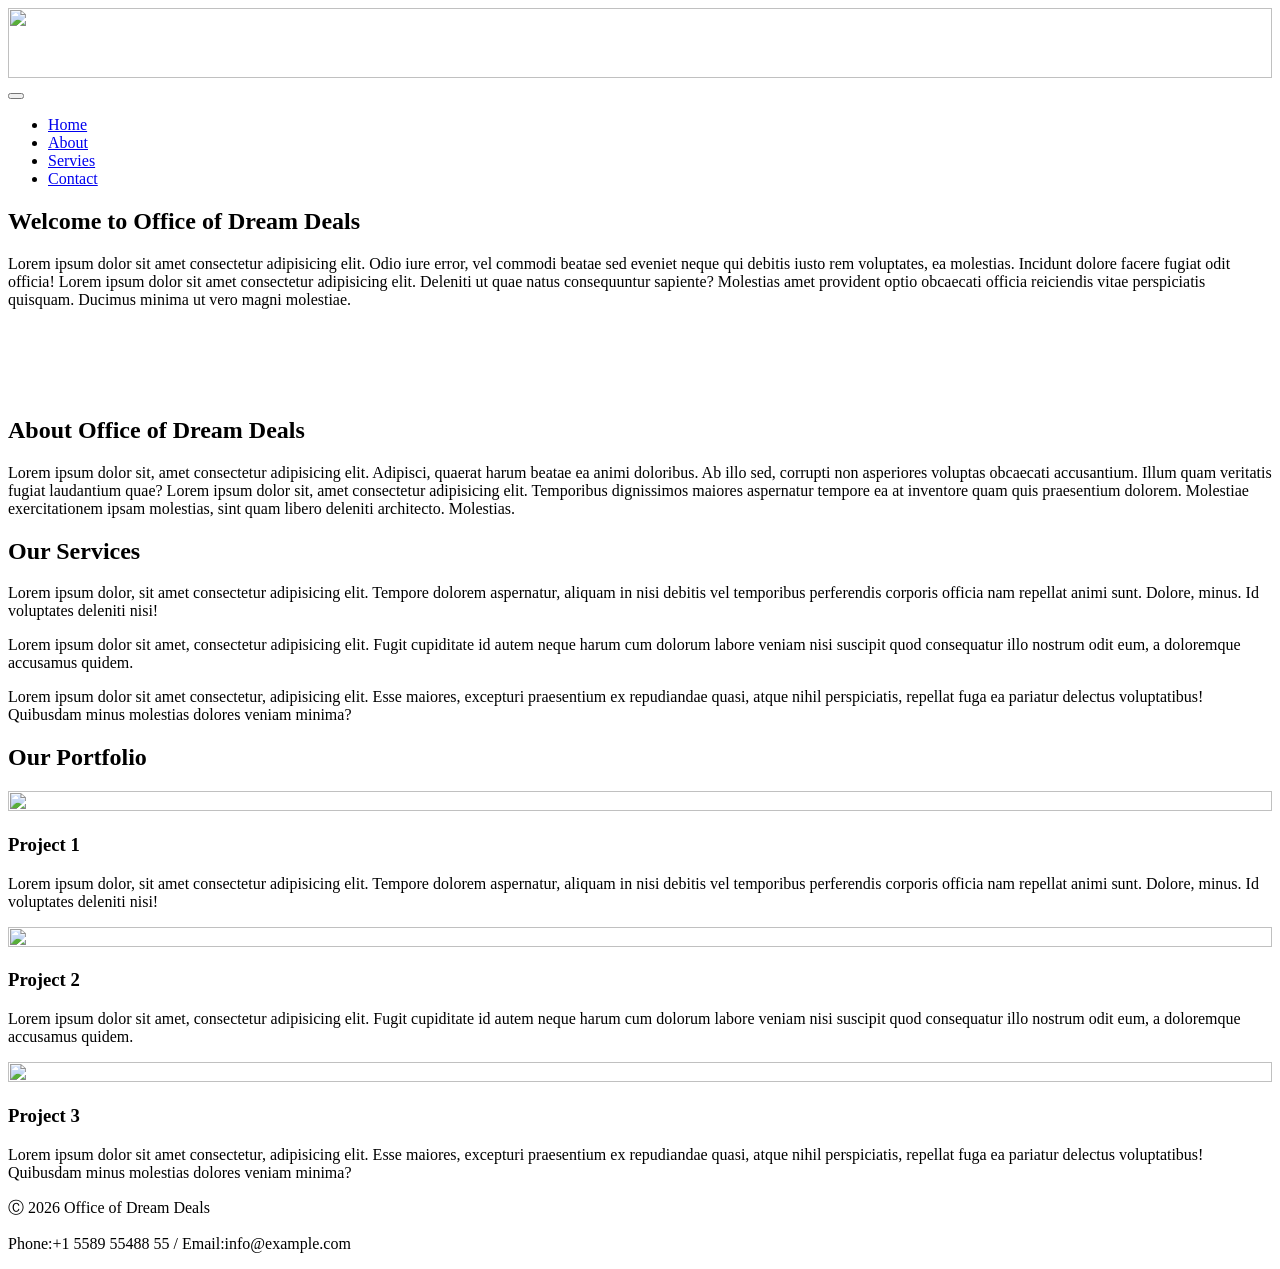
==== index.html @ f56cdf64 "DOne" ====
<!DOCTYPE html>
<html lang="en">
<head>
    <meta charset="UTF-8">
    <meta name="viewport" content="width=device-width, initial-scale=1.0">
    <title>Office of Dream Deals</title>
    <link rel="icon" href="img/icons8-home-16.png" type="image/icon type">
    <link rel="stylesheet" href="css/style.css">
    <link rel="stylesheet" href="css/bootstrap-5.2.3-dist/css/bootstrap.min.css">
    <script src="css/bootstrap-5.2.3-dist/js/bootstrap.min.js"></script>
    <link rel="stylesheet" href="css/fontawesome-free-6.2.0-web/css/all.min.css">
</head>
<body>
  <section class="navbar1  justify-content-center align-items-center sticky-top ">
    <nav class="navbar navbar-expand-sm shadow-lg navbar-light bg-light">
      <a class="navbar-brand ml-5" href="index.html"><img src="img/icons8-home.gif" class="rounded-circle" alt="" width="100%" height="70px"></a>
      <button class="navbar-toggler" type="button" data-bs-toggle="collapse" data-bs-target="#navbar" aria-controls="navbar AItMartup">
        <span class="navbar-toggler-icon"></span>
      </button>
      <div class="collapse navbar-collapse" id="navbar">
        <ul class="navbar-nav">
            <li class="nav-item">
                <a class="nav-link" href="index.html">Home</a>
            </li>
            <li class="nav-item">
                <a class="nav-link" href="About.html">About</a>
            </li>
            <li class="nav-item">
                <a class="nav-link" href="Services.html">Servies</a>
            </li>
            <li class="nav-item">
                <a class="nav-link" href="Contact.html">Contact</a>
            </li>
        </ul>
      </div>
      </nav>
  </section>
  <section class="crose text-center">
    <div class="container my-5">
      <div class="header">
        <h1 class="display-5 fw-normal">Welcome to Office of Dream Deals</h1>
      </div>
      <p>
        Lorem ipsum dolor sit amet consectetur adipisicing elit. Odio iure error,
        vel commodi beatae sed eveniet neque qui debitis iusto rem voluptates,
        ea molestias. Incidunt dolore facere fugiat odit officia! Lorem ipsum dolor sit
        amet consectetur adipisicing elit. Deleniti ut quae natus consequuntur sapiente?
        Molestias amet provident optio obcaecati officia reiciendis vitae perspiciatis quisquam.
        Ducimus minima ut vero magni molestiae.
      </p>
      <div class="usel slide carousel-slide" id="d" data-ride="carousel">
        <div id="d" class="carousel-slide" data-bs-ride="carousel">    
          <div class="carousel-inner">
            <div class="carousel-item active" data-bs-interval="2000">
              <img class="d-block w-100" src="img/pexels-photo-106399.jpeg" alt="">
            </div>
            <div class="carousel-item" data-bs-interval="2000">
              <img class="d-block w-100"  src="img/istockphoto-1026205392-1024x1024.jpg" alt="">
            </div>
            <div class="carousel-item" data-bs-interval="2000">
              <img class="d-block w-100" src="img/pexels-photo-106399.jpeg" alt="">
            </div>
            <div class="carousel-item" data-bs-interval="2000">
              <img class="d-block w-100" src="img/large-home-residential-house-architecture-53610.jpeg" alt="">
            </div>
          </div>
        </div>
      </div>
    </div>
  </section>
  <section class="crose text-center">
    <div class="container my-5">
      <div class="header">
        <h1 class="display-5 fw-normal">About Office of Dream Deals</h1>
      </div>
        <p>
          Lorem ipsum dolor sit, amet consectetur adipisicing elit. Adipisci, quaerat harum beatae ea animi doloribus. Ab illo sed,
          corrupti non asperiores voluptas obcaecati accusantium. Illum quam veritatis fugiat laudantium 
          quae? Lorem ipsum dolor sit, amet consectetur adipisicing elit. Temporibus dignissimos maiores
          aspernatur tempore ea at inventore quam quis praesentium dolorem.
          Molestiae exercitationem ipsam molestias, sint quam libero deleniti architecto. Molestias.
        </p>
    </div>
  </section>
  <section class="crose text-center">
       <div class="album py-5">
          <div class="container">
            <h1 class="header">Our Services</h1> 
             <div class="row row-cols-1 row-cols-sm-2 row-cols-md-3 g-3">
              <div class="col-lg-4 col-md-6">
               <div class="card shadow-sm">
                 <div class="card-header">
                  <i class="fa fa-clock"></i>
                 </div>
                <div class="card-body">
            <p>Lorem ipsum dolor, sit amet consectetur adipisicing elit. Tempore dolorem aspernatur, aliquam in nisi debitis vel temporibus perferendis corporis officia nam repellat animi sunt. Dolore, minus. Id voluptates deleniti nisi!</p>
          </div>
        </div>
      </div>
      <div class="col-lg-4 col-md-6">
        <div class="card">
          <div class="card-header">
            <i class="fa fa-home"></i>
          </div>
          <div class="card-body">
            <p>Lorem ipsum dolor sit amet, consectetur adipisicing elit. Fugit cupiditate id autem neque harum cum dolorum labore veniam nisi suscipit quod consequatur illo nostrum odit eum, a doloremque accusamus quidem.</p>
          </div>
        </div>
      </div>
      <div class="col-lg-4 col-md-12">
        <div class="card"> 
          <div class="card-header">
            <i class="fa fa-binoculars"></i>  
          </div>
          <div class="card-body">
            <p>Lorem ipsum dolor sit amet consectetur, adipisicing elit. Esse maiores, excepturi praesentium ex repudiandae quasi, atque nihil perspiciatis, repellat fuga ea pariatur delectus voluptatibus! Quibusdam minus molestias dolores veniam minima?</p>
           </div>
          </div>
         </div>
        </div>
       </div>
      </div>
  </section>

  <section class="crose text-center">
    <div class="album py-5">
      <div class="container">
        <h1 class="header">Our Portfolio</h1> 
        <div class="row row-cols-1 row-cols-sm-2 row-cols-md-3 g-3">
          <div class="col-lg-4 col-md-6 card-scale">
            <div class="card shadow-sm">
              <img src="img/pexels-photo-1396132.jpeg" alt="" width="100%" height="100%">
              <div class="card-header">
                <h3>Project 1</h3>
              </div>
              <div class="card-body">
                <p>Lorem ipsum dolor, sit amet consectetur adipisicing elit. Tempore dolorem aspernatur, aliquam in nisi debitis vel temporibus perferendis corporis officia nam repellat animi sunt. Dolore, minus. Id voluptates deleniti nisi!</p>
              </div>
            </div>
          </div>
          <div class="col-lg-4 col-md-6 card-scale">
            <div class="card">
              <img src="img/pexels-photo-259588.jpeg" alt="" width="100%" height="100%">
              <div class="card-header">
                <h3>Project 2</h3>
              </div>
              <div class="card-body">
                <p>Lorem ipsum dolor sit amet, consectetur adipisicing elit. Fugit cupiditate id autem neque harum cum dolorum labore veniam nisi suscipit quod consequatur illo nostrum odit eum, a doloremque accusamus quidem.</p>
              </div>
            </div>
          </div>
          <div class="col-lg-4 col-md-12 card-scale">
            <div class="card">  
              <img src="img/pexels-photo-3555615.jpeg" alt="" width="100%" height="100%">
              <div class="card-header">
                <h3>Project 3</h3>
              </div>
              <div class="card-body">
                <p>Lorem ipsum dolor sit amet consectetur, adipisicing elit. Esse maiores, excepturi praesentium ex repudiandae quasi, atque nihil perspiciatis, repellat fuga ea pariatur delectus voluptatibus! Quibusdam minus molestias dolores veniam minima?</p>
              </div>
            </div>
          </div>
        </div>
      </div>
    </div>
  </section>

    <footer class="crose text-center">
      <div class="album py-5 footer-light bg-light" >
        <p>&#9400 2026 Office of Dream Deals</p>
        <p>Phone:+1 5589 55488 55 / Email:info@example.com</p>
      </div> 
    </footer>
      
</body>
</html>
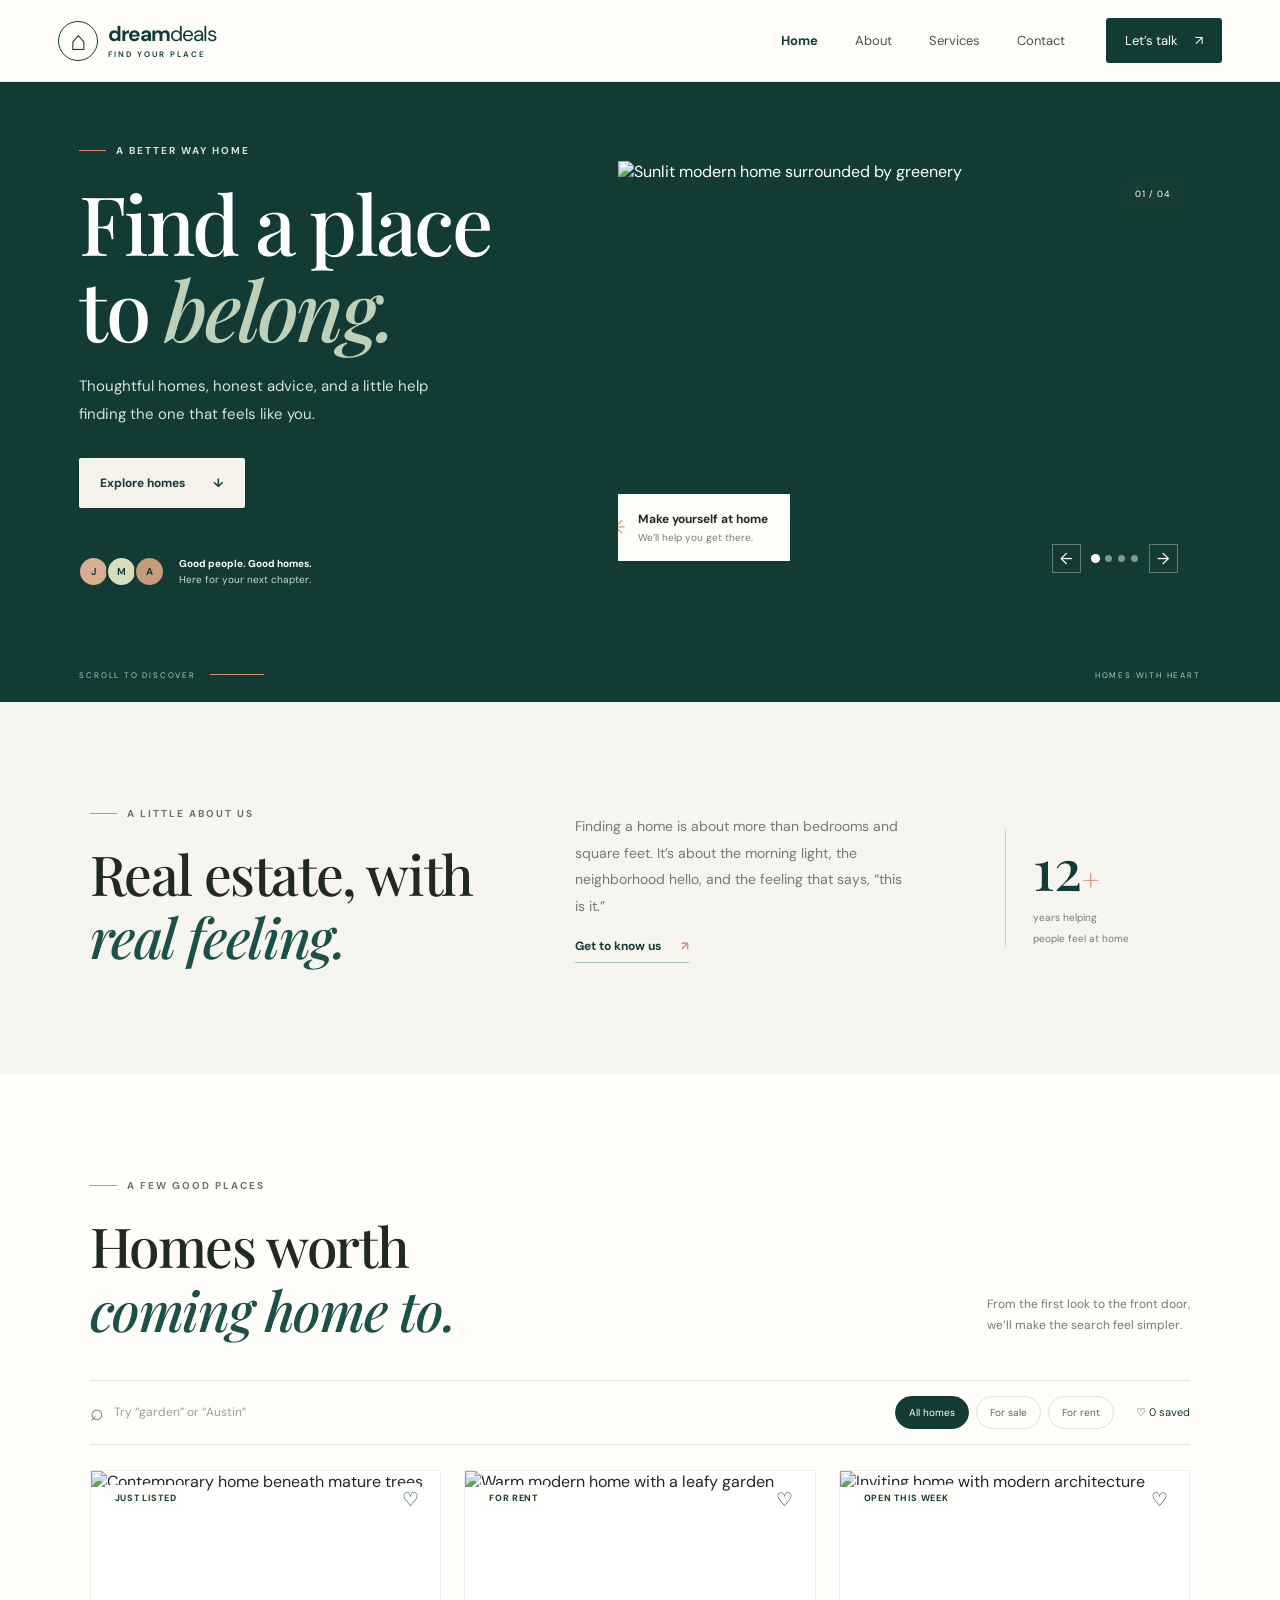
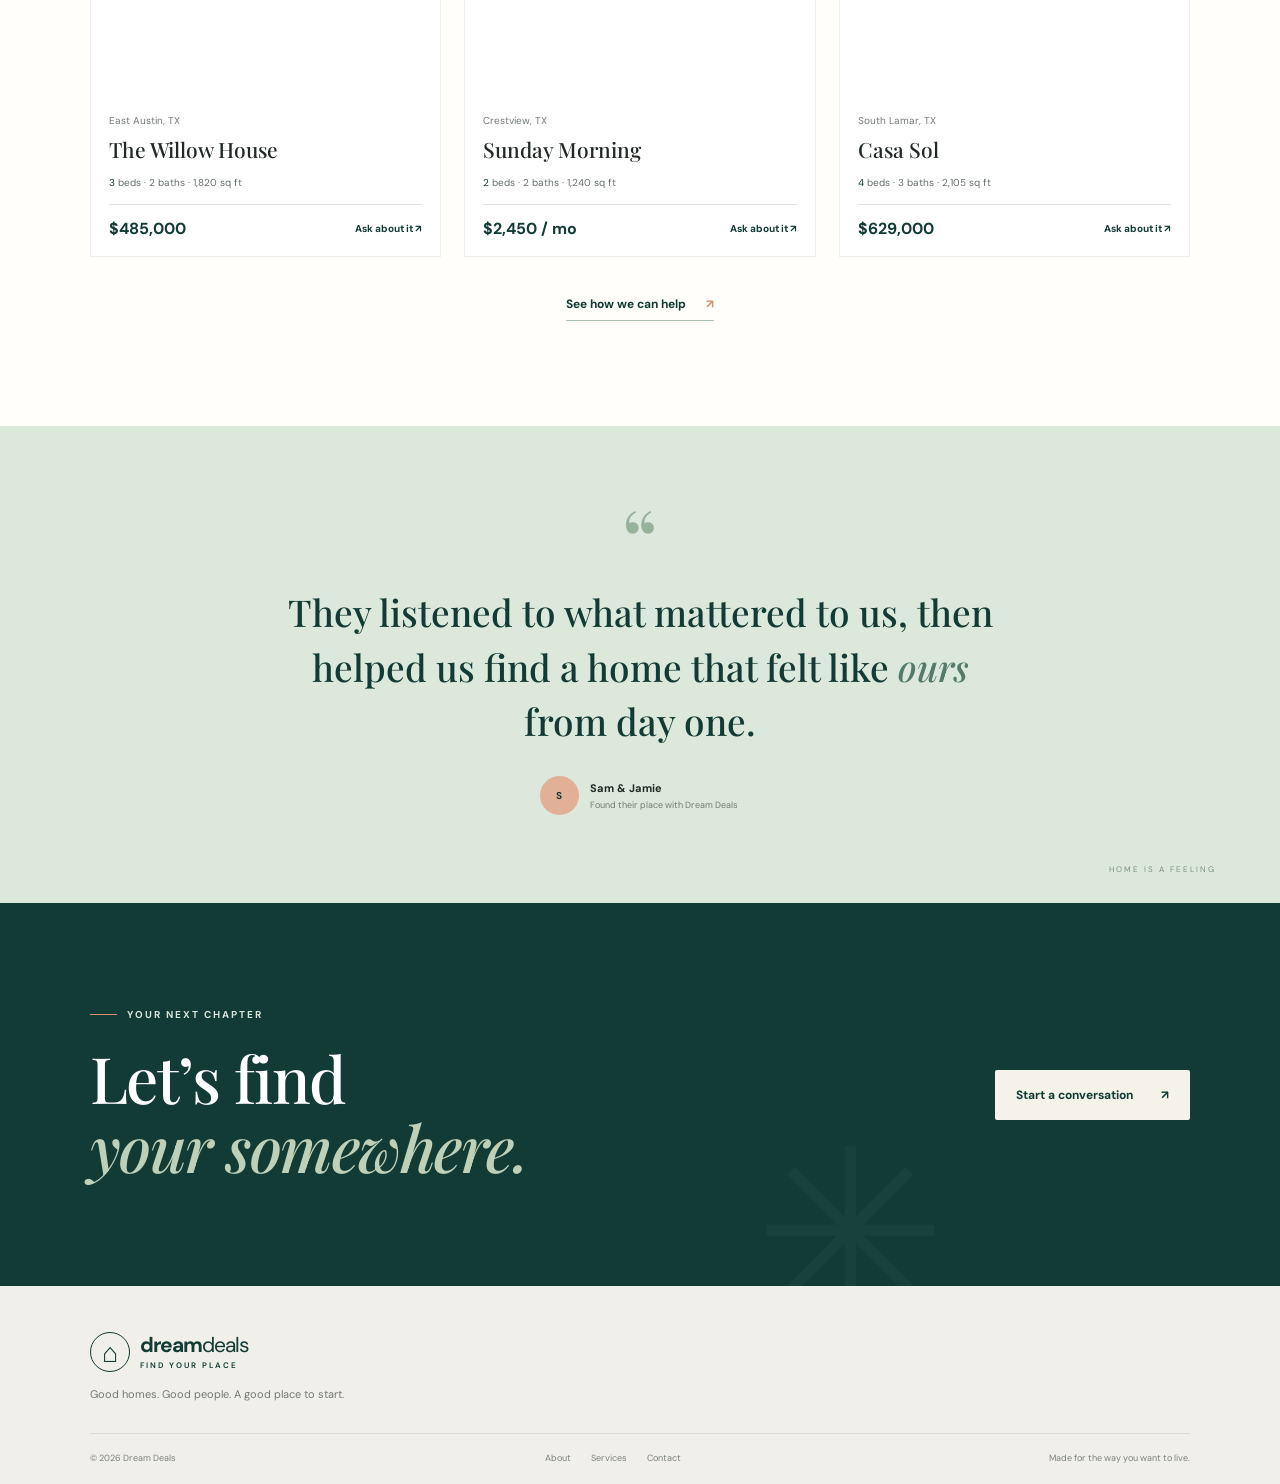
==== commit 84661022: "frist commit" ====
--- a/index.html
+++ b/index.html
@@ -1,178 +1,108 @@
-<!DOCTYPE html>
+<!doctype html>
 <html lang="en">
+
 <head>
-    <meta charset="UTF-8">
-    <meta name="viewport" content="width=device-width, initial-scale=1.0">
-    <title>Office of Dream Deals</title>
-    <link rel="icon" href="img/icons8-home-16.png" type="image/icon type">
-    <link rel="stylesheet" href="css/style.css">
-    <link rel="stylesheet" href="css/bootstrap-5.2.3-dist/css/bootstrap.min.css">
-    <script src="css/bootstrap-5.2.3-dist/js/bootstrap.min.js"></script>
-    <link rel="stylesheet" href="css/fontawesome-free-6.2.0-web/css/all.min.css">
+  <meta charset="utf-8">
+  <meta name="viewport" content="width=device-width, initial-scale=1">
+  <meta name="theme-color" content="#123b36">
+  <meta name="description"
+    content="Find a place that feels like yours with Dream Deals, your thoughtful real estate partner.">
+  <title>Dream Deals | Find your place</title>
+  <link rel="icon" href="img/icons8-home-16.png">
+  <link rel="stylesheet" href="css/style.css">
+  <script src="js/app.js" defer></script>
 </head>
+
 <body>
-  <section class="navbar1  justify-content-center align-items-center sticky-top ">
-    <nav class="navbar navbar-expand-sm shadow-lg navbar-light bg-light">
-      <a class="navbar-brand ml-5" href="index.html"><img src="img/icons8-home.gif" class="rounded-circle" alt="" width="100%" height="70px"></a>
-      <button class="navbar-toggler" type="button" data-bs-toggle="collapse" data-bs-target="#navbar" aria-controls="navbar AItMartup">
-        <span class="navbar-toggler-icon"></span>
-      </button>
-      <div class="collapse navbar-collapse" id="navbar">
-        <ul class="navbar-nav">
-            <li class="nav-item">
-                <a class="nav-link" href="index.html">Home</a>
-            </li>
-            <li class="nav-item">
-                <a class="nav-link" href="About.html">About</a>
-            </li>
-            <li class="nav-item">
-                <a class="nav-link" href="Services.html">Servies</a>
-            </li>
-            <li class="nav-item">
-                <a class="nav-link" href="Contact.html">Contact</a>
-            </li>
-        </ul>
-      </div>
-      </nav>
-  </section>
-  <section class="crose text-center">
-    <div class="container my-5">
-      <div class="header">
-        <h1 class="display-5 fw-normal">Welcome to Office of Dream Deals</h1>
-      </div>
-      <p>
-        Lorem ipsum dolor sit amet consectetur adipisicing elit. Odio iure error,
-        vel commodi beatae sed eveniet neque qui debitis iusto rem voluptates,
-        ea molestias. Incidunt dolore facere fugiat odit officia! Lorem ipsum dolor sit
-        amet consectetur adipisicing elit. Deleniti ut quae natus consequuntur sapiente?
-        Molestias amet provident optio obcaecati officia reiciendis vitae perspiciatis quisquam.
-        Ducimus minima ut vero magni molestiae.
-      </p>
-      <div class="usel slide carousel-slide" id="d" data-ride="carousel">
-        <div id="d" class="carousel-slide" data-bs-ride="carousel">    
-          <div class="carousel-inner">
-            <div class="carousel-item active" data-bs-interval="2000">
-              <img class="d-block w-100" src="img/pexels-photo-106399.jpeg" alt="">
-            </div>
-            <div class="carousel-item" data-bs-interval="2000">
-              <img class="d-block w-100"  src="img/istockphoto-1026205392-1024x1024.jpg" alt="">
-            </div>
-            <div class="carousel-item" data-bs-interval="2000">
-              <img class="d-block w-100" src="img/pexels-photo-106399.jpeg" alt="">
-            </div>
-            <div class="carousel-item" data-bs-interval="2000">
-              <img class="d-block w-100" src="img/large-home-residential-house-architecture-53610.jpeg" alt="">
-            </div>
-          </div>
+  <header class="site-header">
+    <div class="nav-wrap"><a class="brand" href="index.html" aria-label="Dream Deals home"><span
+          class="brand-mark">⌂</span><span>dream<span class="brand-light">deals</span><small>FIND YOUR
+            PLACE</small></span></a><button class="menu-toggle" aria-label="Open navigation"
+        aria-expanded="false"><span></span><span></span></button>
+      <nav class="site-nav"><a class="active" href="index.html">Home</a><a href="About.html">About</a><a
+          href="Services.html">Services</a><a href="Contact.html">Contact</a><a class="nav-cta"
+          href="Contact.html">Let’s talk <span>↗</span></a></nav>
+    </div>
+  </header>
+  <main>
+    <section class="hero">
+      <div class="hero-copy">
+        <p class="eyebrow"><span class="eyebrow-line"></span> A BETTER WAY HOME</p>
+        <h1>Find a place<br>to <em>belong.</em></h1>
+        <p class="hero-intro">Thoughtful homes, honest advice, and a little help finding the one that feels like you.
+        </p><a href="#homes" class="button button-light">Explore homes <span>↓</span></a>
+        <div class="hero-proof">
+          <div class="proof-avatars"><span>J</span><span>M</span><span>A</span></div>
+          <p><strong>Good people. Good homes.</strong><br>Here for your next chapter.</p>
         </div>
       </div>
-    </div>
-  </section>
-  <section class="crose text-center">
-    <div class="container my-5">
-      <div class="header">
-        <h1 class="display-5 fw-normal">About Office of Dream Deals</h1>
-      </div>
-        <p>
-          Lorem ipsum dolor sit, amet consectetur adipisicing elit. Adipisci, quaerat harum beatae ea animi doloribus. Ab illo sed,
-          corrupti non asperiores voluptas obcaecati accusantium. Illum quam veritatis fugiat laudantium 
-          quae? Lorem ipsum dolor sit, amet consectetur adipisicing elit. Temporibus dignissimos maiores
-          aspernatur tempore ea at inventore quam quis praesentium dolorem.
-          Molestiae exercitationem ipsam molestias, sint quam libero deleniti architecto. Molestias.
-        </p>
-    </div>
-  </section>
-  <section class="crose text-center">
-       <div class="album py-5">
-          <div class="container">
-            <h1 class="header">Our Services</h1> 
-             <div class="row row-cols-1 row-cols-sm-2 row-cols-md-3 g-3">
-              <div class="col-lg-4 col-md-6">
-               <div class="card shadow-sm">
-                 <div class="card-header">
-                  <i class="fa fa-clock"></i>
-                 </div>
-                <div class="card-body">
-            <p>Lorem ipsum dolor, sit amet consectetur adipisicing elit. Tempore dolorem aspernatur, aliquam in nisi debitis vel temporibus perferendis corporis officia nam repellat animi sunt. Dolore, minus. Id voluptates deleniti nisi!</p>
-          </div>
+      <div class="hero-photo" id="hero-slider" aria-label="Featured homes"><img class="hero-slide-image" src="img/pexels-photo-106399.jpeg" alt="Sunlit modern home surrounded by greenery">
+        <div class="photo-note"><span class="note-icon">✳</span><span><strong>Make yourself at home</strong><small>We’ll
+              help you get there.</small></span></div><span class="hero-index">01 — 04</span>
+        <div class="slider-controls" aria-label="Hero image controls">
+          <button class="slider-arrow slider-previous" type="button" aria-label="Previous home">&#8592;</button>
+          <div class="slider-dots" role="group" aria-label="Choose a featured home"></div>
+          <button class="slider-arrow slider-next" type="button" aria-label="Next home">&#8594;</button>
         </div>
       </div>
-      <div class="col-lg-4 col-md-6">
-        <div class="card">
-          <div class="card-header">
-            <i class="fa fa-home"></i>
-          </div>
-          <div class="card-body">
-            <p>Lorem ipsum dolor sit amet, consectetur adipisicing elit. Fugit cupiditate id autem neque harum cum dolorum labore veniam nisi suscipit quod consequatur illo nostrum odit eum, a doloremque accusamus quidem.</p>
-          </div>
+      <div class="hero-bottom"><span>SCROLL TO DISCOVER</span><span class="scroll-line"></span><span>HOMES WITH
+          HEART</span></div>
+    </section>
+    <section class="intro-section section-pad">
+      <div class="intro-heading">
+        <p class="eyebrow dark-eyebrow"><span class="eyebrow-line"></span> A LITTLE ABOUT US</p>
+        <h2>Real estate, with<br><em>real feeling.</em></h2>
+      </div>
+      <div class="intro-text">
+        <p>Finding a home is about more than bedrooms and square feet. It’s about the morning light, the neighborhood
+          hello, and the feeling that says, “this is it.”</p><a class="text-link" href="About.html">Get to know us
+          <span>↗</span></a>
+      </div>
+      <div class="intro-stat"><strong>12<span>+</span></strong><small>years helping<br>people feel at home</small></div>
+    </section>
+    <section class="homes-section section-pad" id="homes">
+      <div class="section-heading">
+        <div>
+          <p class="eyebrow dark-eyebrow"><span class="eyebrow-line"></span> A FEW GOOD PLACES</p>
+          <h2>Homes worth<br><em>coming home to.</em></h2>
         </div>
+        <p>From the first look to the front door,<br>we’ll make the search feel simpler.</p>
       </div>
-      <div class="col-lg-4 col-md-12">
-        <div class="card"> 
-          <div class="card-header">
-            <i class="fa fa-binoculars"></i>  
-          </div>
-          <div class="card-body">
-            <p>Lorem ipsum dolor sit amet consectetur, adipisicing elit. Esse maiores, excepturi praesentium ex repudiandae quasi, atque nihil perspiciatis, repellat fuga ea pariatur delectus voluptatibus! Quibusdam minus molestias dolores veniam minima?</p>
-           </div>
-          </div>
-         </div>
-        </div>
-       </div>
+      <div class="home-tools"><label class="search-box"><span>⌕</span><input id="home-search" type="search"
+            placeholder="Try “garden” or “Austin”" aria-label="Search homes"></label>
+        <div class="filter-group" role="group" aria-label="Filter homes"><button class="filter-chip active"
+            data-filter="all">All homes</button><button class="filter-chip" data-filter="sale">For sale</button><button
+            class="filter-chip" data-filter="rent">For rent</button></div><span class="saved-count" aria-live="polite">♡
+          <span id="saved-count">0</span> saved</span>
       </div>
-  </section>
+      <div class="property-grid" id="property-grid" aria-live="polite"></div>
+      <p class="empty-state" id="empty-state" hidden>No homes match that search. Try another word.</p>
+      <div class="center-link"><a href="Services.html" class="text-link">See how we can help <span>↗</span></a></div>
+    </section>
+    <section class="quote-section">
+      <div class="quote-mark">“</div>
+      <blockquote>They listened to what mattered to us, then helped us find a home that felt like <em>ours</em> from day
+        one.</blockquote>
+      <div class="quote-by"><span class="quote-avatar">S</span><span><strong>Sam &amp; Jamie</strong><small>Found their
+            place with Dream Deals</small></span></div><span class="quote-decoration">HOME IS A FEELING</span>
+    </section>
+    <section class="cta-section section-pad">
+      <div>
+        <p class="eyebrow"><span class="eyebrow-line"></span> YOUR NEXT CHAPTER</p>
+        <h2>Let’s find<br><em>your somewhere.</em></h2>
+      </div><a class="button button-light" href="Contact.html">Start a conversation <span>↗</span></a><span
+        class="cta-spark">✳</span>
+    </section>
+  </main>
+  <footer class="site-footer"><a class="brand footer-brand" href="index.html"><span
+        class="brand-mark">⌂</span><span>dream<span class="brand-light">deals</span><small>FIND YOUR
+          PLACE</small></span></a>
+    <p>Good homes. Good people. A good place to start.</p>
+    <div class="footer-bottom"><span>© 2026 Dream Deals</span>
+      <div><a href="About.html">About</a><a href="Services.html">Services</a><a href="Contact.html">Contact</a></div>
+      <span>Made for the way you want to live.</span>
+    </div>
+  </footer>
+</body>
 
-  <section class="crose text-center">
-    <div class="album py-5">
-      <div class="container">
-        <h1 class="header">Our Portfolio</h1> 
-        <div class="row row-cols-1 row-cols-sm-2 row-cols-md-3 g-3">
-          <div class="col-lg-4 col-md-6 card-scale">
-            <div class="card shadow-sm">
-              <img src="img/pexels-photo-1396132.jpeg" alt="" width="100%" height="100%">
-              <div class="card-header">
-                <h3>Project 1</h3>
-              </div>
-              <div class="card-body">
-                <p>Lorem ipsum dolor, sit amet consectetur adipisicing elit. Tempore dolorem aspernatur, aliquam in nisi debitis vel temporibus perferendis corporis officia nam repellat animi sunt. Dolore, minus. Id voluptates deleniti nisi!</p>
-              </div>
-            </div>
-          </div>
-          <div class="col-lg-4 col-md-6 card-scale">
-            <div class="card">
-              <img src="img/pexels-photo-259588.jpeg" alt="" width="100%" height="100%">
-              <div class="card-header">
-                <h3>Project 2</h3>
-              </div>
-              <div class="card-body">
-                <p>Lorem ipsum dolor sit amet, consectetur adipisicing elit. Fugit cupiditate id autem neque harum cum dolorum labore veniam nisi suscipit quod consequatur illo nostrum odit eum, a doloremque accusamus quidem.</p>
-              </div>
-            </div>
-          </div>
-          <div class="col-lg-4 col-md-12 card-scale">
-            <div class="card">  
-              <img src="img/pexels-photo-3555615.jpeg" alt="" width="100%" height="100%">
-              <div class="card-header">
-                <h3>Project 3</h3>
-              </div>
-              <div class="card-body">
-                <p>Lorem ipsum dolor sit amet consectetur, adipisicing elit. Esse maiores, excepturi praesentium ex repudiandae quasi, atque nihil perspiciatis, repellat fuga ea pariatur delectus voluptatibus! Quibusdam minus molestias dolores veniam minima?</p>
-              </div>
-            </div>
-          </div>
-        </div>
-      </div>
-    </div>
-  </section>
-
-    <footer class="crose text-center">
-      <div class="album py-5 footer-light bg-light" >
-        <p>&#9400 2026 Office of Dream Deals</p>
-        <p>Phone:+1 5589 55488 55 / Email:info@example.com</p>
-      </div> 
-    </footer>
-      
-</body>
 </html>
-
-   
--- a/css/style.css
+++ b/css/style.css
@@ -0,0 +1,1528 @@
+@import url('https://fonts.googleapis.com/css2?family=DM+Sans:wght@400;500;600;700&family=Playfair+Display:ital,wght@0,500;0,600;1,500;1,600&display=swap');
+
+:root {
+    --pine: #123b36;
+    --pine-2: #1c5149;
+    --sage: #a9c1ad;
+    --mint: #dce8dc;
+    --cream: #f7f5ef;
+    --paper: #fffefa;
+    --ink: #202923;
+    --muted: #727a73;
+    --line: #dce1d9;
+    --coral: #db8b70;
+    --shadow: 0 16px 45px #183a2e12;
+    --serif: 'Playfair Display', Georgia, serif;
+    --sans: 'DM Sans', Arial, sans-serif
+}
+
+* {
+    box-sizing: border-box
+}
+
+html {
+    scroll-behavior: smooth;
+    scroll-padding-top: 90px
+}
+
+body {
+    margin: 0;
+    background: var(--paper);
+    color: var(--ink);
+    font-family: var(--sans);
+    -webkit-font-smoothing: antialiased
+}
+
+a {
+    color: inherit;
+    text-decoration: none
+}
+
+button,
+input,
+textarea,
+select {
+    font: inherit
+}
+
+button {
+    cursor: pointer
+}
+
+.site-header {
+    height: 82px;
+    background: var(--paper);
+    position: sticky;
+    top: 0;
+    z-index: 10;
+    border-bottom: 1px solid #e9ebe5
+}
+
+.nav-wrap {
+    max-width: 1240px;
+    height: 100%;
+    padding: 0 38px;
+    margin: auto;
+    display: flex;
+    align-items: center;
+    justify-content: space-between
+}
+
+.brand {
+    display: flex;
+    align-items: center;
+    gap: 10px;
+    color: var(--pine);
+    font-size: 21px;
+    font-weight: 700;
+    line-height: 1;
+    letter-spacing: -1px
+}
+
+.brand-mark {
+    width: 40px;
+    height: 40px;
+    border: 1px solid var(--pine);
+    border-radius: 50%;
+    display: grid;
+    place-items: center;
+    font-size: 27px;
+    font-weight: 400
+}
+
+.brand-light {
+    font-weight: 400
+}
+
+.brand small {
+    display: block;
+    margin-top: 5px;
+    font-size: 8px;
+    letter-spacing: 2px;
+    font-weight: 600
+}
+
+.site-nav {
+    display: flex;
+    align-items: center;
+    gap: 37px
+}
+
+.site-nav>a {
+    font-size: 13px;
+    color: #48534c;
+    transition: color .2s
+}
+
+.site-nav>a:hover,
+.site-nav>a.active {
+    color: var(--pine);
+    font-weight: 700
+}
+
+.site-nav .nav-cta {
+    background: var(--pine);
+    color: white;
+    padding: 14px 19px;
+    border-radius: 3px;
+    margin-left: 4px
+}
+
+.nav-cta span {
+    margin-left: 14px
+}
+
+.menu-toggle {
+    display: none
+}
+
+.hero {
+    background: var(--pine);
+    color: #fff;
+    min-height: 590px;
+    position: relative;
+    display: grid;
+    grid-template-columns: 48% 52%;
+    padding: 56px max(calc((100vw - 1240px)/2 + 38px), 6.2vw) 82px;
+    overflow: hidden
+}
+
+.hero-copy {
+    align-self: center;
+    padding: 6px 6vw 32px 0;
+    z-index: 1
+}
+
+.eyebrow {
+    font-size: 10px;
+    font-weight: 700;
+    letter-spacing: 2px;
+    display: flex;
+    align-items: center;
+    gap: 10px;
+    margin: 0 0 22px;
+    color: #d7e4d7
+}
+
+.eyebrow-line {
+    display: block;
+    width: 27px;
+    height: 1px;
+    background: var(--coral)
+}
+
+h1,
+h2,
+h3,
+p {
+    margin-top: 0
+}
+
+.hero h1,
+.page-hero h1 {
+    font: 500 clamp(54px, 6.4vw, 86px)/1.05 var(--serif);
+    letter-spacing: -2.7px;
+    margin: 0 0 22px
+}
+
+.hero h1 em,
+.page-hero h1 em,
+.section-heading h2 em,
+.intro-heading h2 em,
+.story-copy h2 em,
+.contact-details h2 em,
+.cta-section h2 em {
+    font-weight: 500;
+    color: #bed0b8
+}
+
+.hero-intro {
+    max-width: 360px;
+    color: #d5e1d9;
+    font-size: 15px;
+    line-height: 1.85;
+    margin-bottom: 29px
+}
+
+.button {
+    min-height: 50px;
+    display: inline-flex;
+    align-items: center;
+    justify-content: center;
+    gap: 28px;
+    padding: 0 21px;
+    border: 0;
+    border-radius: 2px;
+    font-size: 12px;
+    font-weight: 700;
+    transition: transform .2s, background .2s
+}
+
+.button:hover {
+    transform: translateY(-2px)
+}
+
+.button-light {
+    background: #f4f2e9;
+    color: var(--pine)
+}
+
+.button-dark {
+    background: var(--pine);
+    color: white
+}
+
+.hero-proof {
+    display: flex;
+    gap: 14px;
+    align-items: center;
+    margin-top: 48px
+}
+
+.proof-avatars {
+    display: flex;
+    padding-left: 2px
+}
+
+.proof-avatars span,
+.quote-avatar {
+    width: 31px;
+    height: 31px;
+    border: 2px solid var(--pine);
+    margin-left: -3px;
+    border-radius: 50%;
+    display: grid;
+    place-items: center;
+    background: #d9ad92;
+    color: var(--pine);
+    font-size: 10px;
+    font-weight: 700
+}
+
+.proof-avatars span:nth-child(2) {
+    background: #d7debd
+}
+
+.proof-avatars span:nth-child(3) {
+    background: #c49c7c
+}
+
+.hero-proof p {
+    font-size: 10px;
+    color: #cad9ce;
+    line-height: 1.6;
+    margin: 0
+}
+
+.hero-proof strong {
+    color: white
+}
+
+.hero-photo {
+    position: relative;
+    min-height: 435px;
+    align-self: center
+}
+
+.hero-photo>img {
+    position: absolute;
+    width: 100%;
+    height: 100%;
+    object-fit: cover;
+    inset: 0
+}
+
+.photo-note {
+    position: absolute;
+    left: -35px;
+    bottom: 35px;
+    background: var(--paper);
+    color: var(--ink);
+    display: flex;
+    align-items: center;
+    gap: 12px;
+    padding: 17px 22px;
+    box-shadow: var(--shadow)
+}
+
+.note-icon {
+    color: var(--coral);
+    font-size: 25px
+}
+
+.photo-note strong,
+.photo-note small {
+    display: block
+}
+
+.photo-note strong {
+    font-size: 12px
+}
+
+.photo-note small {
+    font-size: 10px;
+    color: var(--muted);
+    margin-top: 4px
+}
+
+.hero-index {
+    position: absolute;
+    right: 18px;
+    top: 18px;
+    background: #173c34d9;
+    padding: 9px 12px;
+    font-size: 9px;
+    letter-spacing: 1px
+}
+
+.hero-bottom {
+    position: absolute;
+    bottom: 22px;
+    left: max(calc((100vw - 1240px)/2 + 38px), 6.2vw);
+    right: max(calc((100vw - 1240px)/2 + 38px), 6.2vw);
+    display: flex;
+    align-items: center;
+    gap: 14px;
+    font-size: 8px;
+    letter-spacing: 1.8px;
+    color: #b4c8ba
+}
+
+.scroll-line {
+    width: 54px;
+    height: 1px;
+    background: var(--coral)
+}
+
+.hero-bottom span:last-child {
+    margin-left: auto
+}
+
+.section-pad {
+    padding: 105px max(calc((100vw - 1164px)/2), 7vw)
+}
+
+.intro-section {
+    display: grid;
+    grid-template-columns: 1.15fr 1fr .5fr;
+    align-items: center;
+    gap: 60px;
+    background: var(--cream)
+}
+
+.dark-eyebrow {
+    color: #66756b
+}
+
+.intro-heading h2,
+.section-heading h2,
+.story-copy h2,
+.contact-details h2 {
+    font: 500 clamp(38px, 4.3vw, 57px)/1.16 var(--serif);
+    letter-spacing: -1.4px;
+    margin: 0
+}
+
+.intro-heading h2 em,
+.section-heading h2 em,
+.story-copy h2 em,
+.contact-details h2 em {
+    color: var(--pine-2)
+}
+
+.intro-text {
+    max-width: 340px
+}
+
+.intro-text>p,
+.story-copy>p,
+.contact-details>p {
+    font-size: 14px;
+    color: var(--muted);
+    line-height: 1.9
+}
+
+.text-link {
+    display: inline-flex;
+    gap: 20px;
+    align-items: center;
+    color: var(--pine);
+    font-size: 12px;
+    font-weight: 700;
+    border-bottom: 1px solid var(--sage);
+    padding: 0 0 8px
+}
+
+.text-link span {
+    color: var(--coral)
+}
+
+.intro-stat {
+    border-left: 1px solid #cbd4c9;
+    padding-left: 27px
+}
+
+.intro-stat strong {
+    display: block;
+    font: 500 57px var(--serif);
+    color: var(--pine)
+}
+
+.intro-stat strong span {
+    font-size: 30px;
+    color: var(--coral)
+}
+
+.intro-stat small {
+    font-size: 10px;
+    color: var(--muted);
+    line-height: 1.6
+}
+
+.homes-section {
+    background: var(--paper)
+}
+
+.section-heading {
+    display: flex;
+    justify-content: space-between;
+    align-items: end;
+    margin-bottom: 38px
+}
+
+.section-heading>p {
+    color: var(--muted);
+    font-size: 12px;
+    line-height: 1.8;
+    margin: 0 0 5px
+}
+
+.home-tools {
+    display: flex;
+    align-items: center;
+    gap: 22px;
+    padding: 15px 0;
+    border-top: 1px solid var(--line);
+    border-bottom: 1px solid var(--line);
+    margin-bottom: 25px
+}
+
+.search-box {
+    display: flex;
+    align-items: center;
+    gap: 8px;
+    font-size: 23px;
+    color: var(--muted);
+    flex: 1
+}
+
+.search-box input {
+    width: 100%;
+    border: 0;
+    outline: 0;
+    background: transparent;
+    font-size: 12px;
+    color: var(--ink)
+}
+
+.search-box input::placeholder {
+    color: #9a9f98
+}
+
+.filter-group {
+    display: flex;
+    gap: 7px
+}
+
+.filter-chip {
+    border: 1px solid var(--line);
+    background: transparent;
+    border-radius: 30px;
+    padding: 9px 13px;
+    font-size: 10px;
+    color: #566159
+}
+
+.filter-chip.active,
+.filter-chip:hover {
+    background: var(--pine);
+    border-color: var(--pine);
+    color: white
+}
+
+.saved-count {
+    font-size: 11px;
+    color: var(--pine);
+    white-space: nowrap
+}
+
+.property-grid {
+    display: grid;
+    grid-template-columns: repeat(3, minmax(0, 1fr));
+    gap: 23px
+}
+
+.property-card {
+    background: white;
+    border: 1px solid #edf0ea;
+    transition: transform .25s, box-shadow .25s
+}
+
+.property-card:hover {
+    transform: translateY(-5px);
+    box-shadow: var(--shadow)
+}
+
+.property-image {
+    height: 225px;
+    position: relative;
+    overflow: hidden
+}
+
+.property-image img {
+    width: 100%;
+    height: 100%;
+    object-fit: cover;
+    transition: transform .4s
+}
+
+.property-card:hover .property-image img {
+    transform: scale(1.04)
+}
+
+.listing-tag {
+    position: absolute;
+    left: 14px;
+    top: 14px;
+    background: var(--paper);
+    padding: 7px 10px;
+    font-size: 9px;
+    letter-spacing: .7px;
+    text-transform: uppercase;
+    color: var(--pine);
+    font-weight: 700
+}
+
+.favorite-btn {
+    position: absolute;
+    right: 13px;
+    top: 12px;
+    width: 34px;
+    height: 34px;
+    border: 0;
+    border-radius: 50%;
+    background: #fff;
+    color: var(--pine);
+    font-size: 19px
+}
+
+.favorite-btn.is-saved {
+    color: #bd614d
+}
+
+.property-info {
+    padding: 18px 18px 17px
+}
+
+.property-location {
+    font-size: 10px;
+    color: var(--muted);
+    margin-bottom: 8px
+}
+
+.property-title {
+    font: 500 21px var(--serif);
+    margin: 0 0 13px;
+    color: var(--ink)
+}
+
+.property-meta {
+    display: flex;
+    gap: 16px;
+    padding-bottom: 15px;
+    border-bottom: 1px solid var(--line);
+    font-size: 10px;
+    color: #657068
+}
+
+.property-meta span:first-letter {
+    color: var(--pine)
+}
+
+.property-price {
+    display: flex;
+    justify-content: space-between;
+    align-items: center;
+    padding-top: 13px
+}
+
+.property-price strong {
+    font-size: 16px;
+    color: var(--pine)
+}
+
+.property-price a {
+    font-size: 10px;
+    color: var(--pine);
+    font-weight: 700
+}
+
+.empty-state {
+    text-align: center;
+    padding: 38px;
+    color: var(--muted);
+    font-size: 13px
+}
+
+.center-link {
+    text-align: center;
+    margin-top: 35px
+}
+
+.quote-section {
+    position: relative;
+    text-align: center;
+    padding: 82px 20px 88px;
+    background: var(--mint);
+    overflow: hidden
+}
+
+.quote-mark {
+    font: 90px/.7 var(--serif);
+    color: #96b29b
+}
+
+.quote-section blockquote {
+    max-width: 720px;
+    margin: 14px auto 27px;
+    font: 500 clamp(23px, 3vw, 37px)/1.48 var(--serif);
+    color: var(--pine)
+}
+
+.quote-section blockquote em {
+    color: #547b69
+}
+
+.quote-by {
+    display: inline-flex;
+    align-items: center;
+    gap: 11px;
+    text-align: left
+}
+
+.quote-avatar {
+    width: 39px;
+    height: 39px;
+    border: 0;
+    background: #e2b097
+}
+
+.quote-by strong,
+.quote-by small {
+    display: block
+}
+
+.quote-by strong {
+    font-size: 11px
+}
+
+.quote-by small {
+    font-size: 9px;
+    color: var(--muted);
+    margin-top: 4px
+}
+
+.quote-decoration {
+    position: absolute;
+    right: 5%;
+    bottom: 29px;
+    font-size: 8px;
+    letter-spacing: 2px;
+    color: #77927c
+}
+
+.cta-section {
+    position: relative;
+    display: flex;
+    justify-content: space-between;
+    align-items: center;
+    overflow: hidden;
+    background: var(--pine);
+    color: #fff
+}
+
+.cta-section h2 {
+    font: 500 clamp(43px, 5vw, 64px)/1.08 var(--serif);
+    letter-spacing: -1.5px;
+    margin: 0
+}
+
+.cta-section h2 em {
+    color: #bed0b8
+}
+
+.cta-section>.button {
+    z-index: 1
+}
+
+.cta-spark {
+    position: absolute;
+    right: 26%;
+    bottom: -65px;
+    font-size: 230px;
+    line-height: 1;
+    color: #ffffff08
+}
+
+.site-footer {
+    padding: 46px max(calc((100vw - 1164px)/2), 7vw) 20px;
+    background: #f0efe9
+}
+
+.footer-brand {
+    display: inline-flex
+}
+
+.site-footer>p {
+    margin: 15px 0 32px;
+    font-size: 11px;
+    color: var(--muted)
+}
+
+.footer-bottom {
+    padding-top: 18px;
+    border-top: 1px solid #d8dbd3;
+    display: flex;
+    justify-content: space-between;
+    align-items: center;
+    font-size: 9px;
+    color: #7b827a
+}
+
+.footer-bottom div {
+    display: flex;
+    gap: 20px
+}
+
+.footer-bottom a:hover {
+    color: var(--pine)
+}
+
+.page-hero {
+    min-height: 500px;
+    background: var(--pine);
+    color: white;
+    padding: 64px max(calc((100vw - 1164px)/2), 7vw);
+    display: grid;
+    grid-template-columns: 1fr .85fr;
+    gap: 70px;
+    align-items: center
+}
+
+.page-hero h1 {
+    font-size: clamp(48px, 5.5vw, 72px)
+}
+
+.page-hero>div:first-child>p:last-child {
+    max-width: 410px;
+    color: #d1ded4;
+    font-size: 14px;
+    line-height: 1.8
+}
+
+.page-hero-image {
+    height: 340px
+}
+
+.page-hero-image img {
+    width: 100%;
+    height: 100%;
+    object-fit: cover
+}
+
+.story-section {
+    display: grid;
+    grid-template-columns: 1fr 1fr;
+    gap: 90px;
+    align-items: center
+}
+
+.story-image {
+    height: 425px
+}
+
+.story-image img {
+    width: 100%;
+    height: 100%;
+    object-fit: cover
+}
+
+.story-copy h2 {
+    margin-bottom: 22px
+}
+
+.story-copy>p {
+    max-width: 490px
+}
+
+.story-copy .text-link {
+    margin-top: 10px
+}
+
+.values-section {
+    background: var(--cream)
+}
+
+.value-grid,
+.service-grid {
+    display: grid;
+    grid-template-columns: repeat(3, 1fr);
+    gap: 18px;
+    margin-top: 38px
+}
+
+.value-card {
+    border-top: 1px solid #bac8b9;
+    padding: 22px 10px 10px 0
+}
+
+.value-card>span,
+.process-grid article>span {
+    font-size: 10px;
+    color: var(--coral);
+    letter-spacing: 1px
+}
+
+.value-card h3,
+.process-grid h3 {
+    font: 500 23px var(--serif);
+    margin: 20px 0 10px
+}
+
+.value-card p,
+.process-grid p {
+    font-size: 12px;
+    line-height: 1.8;
+    color: var(--muted);
+    max-width: 260px
+}
+
+.services-hero .page-hero-image {
+    height: 350px
+}
+
+.services-section {
+    background: var(--paper)
+}
+
+.service-grid {
+    grid-template-columns: repeat(4, 1fr);
+    gap: 12px
+}
+
+.service-card {
+    padding: 27px 23px 24px;
+    background: var(--cream);
+    min-height: 300px
+}
+
+.service-card.featured-service {
+    background: var(--pine);
+    color: white
+}
+
+.service-icon {
+    display: block;
+    font-size: 28px;
+    color: var(--pine-2);
+    margin-bottom: 27px
+}
+
+.featured-service .service-icon {
+    color: #d6e5d7
+}
+
+.service-number {
+    font-size: 9px;
+    letter-spacing: 1.5px;
+    color: var(--coral);
+    font-weight: 700
+}
+
+.service-card h3 {
+    font: 500 23px var(--serif);
+    margin: 11px 0
+}
+
+.service-card>p {
+    font-size: 11px;
+    line-height: 1.8;
+    color: var(--muted);
+    min-height: 80px
+}
+
+.featured-service>p {
+    color: #d2ded5
+}
+
+.service-card .text-link {
+    font-size: 10px
+}
+
+.featured-service .text-link {
+    color: white;
+    border-color: #739082
+}
+
+.process-section {
+    background: var(--pine);
+    color: white
+}
+
+.process-section .section-heading h2 em {
+    color: #bed0b8
+}
+
+.process-grid {
+    display: grid;
+    grid-template-columns: repeat(3, 1fr);
+    gap: 35px;
+    margin-top: 42px
+}
+
+.process-grid article {
+    border-top: 1px solid #547368;
+    padding-top: 20px
+}
+
+.process-grid h3 {
+    margin: 16px 0 8px
+}
+
+.process-grid p {
+    color: #c3d2c8
+}
+
+.contact-hero {
+    grid-template-columns: 1fr .9fr
+}
+
+.contact-hero .button {
+    margin-top: 10px
+}
+
+.contact-section {
+    display: grid;
+    grid-template-columns: .8fr 1.2fr;
+    gap: 95px
+}
+
+.contact-details h2 {
+    margin-bottom: 17px
+}
+
+.contact-details>p {
+    max-width: 330px
+}
+
+.contact-info {
+    margin-top: 36px;
+    display: grid;
+    gap: 19px
+}
+
+.contact-info>div>span {
+    display: block;
+    margin-bottom: 6px;
+    font-size: 9px;
+    letter-spacing: 1.5px;
+    font-weight: 700;
+    color: #89938a
+}
+
+.contact-info a,
+.contact-info p {
+    font-size: 12px;
+    color: var(--pine);
+    margin: 0
+}
+
+.contact-form {
+    background: var(--cream);
+    padding: 32px
+}
+
+.contact-form label {
+    display: block;
+    font-size: 10px;
+    font-weight: 700;
+    color: #4d5b50;
+    margin-bottom: 17px
+}
+
+.form-row {
+    display: grid;
+    grid-template-columns: 1fr 1fr;
+    gap: 15px
+}
+
+.contact-form input,
+.contact-form select,
+.contact-form textarea {
+    display: block;
+    width: 100%;
+    margin-top: 8px;
+    padding: 13px 12px;
+    border: 1px solid #dce1d9;
+    border-radius: 2px;
+    background: var(--paper);
+    outline: 0;
+    font-size: 11px;
+    color: var(--ink)
+}
+
+.contact-form input:focus,
+.contact-form select:focus,
+.contact-form textarea:focus {
+    border-color: var(--pine-2);
+    box-shadow: 0 0 0 2px #1c51491c
+}
+
+.contact-form textarea {
+    resize: vertical
+}
+
+.contact-form .button {
+    min-width: 170px
+}
+
+.form-footnote {
+    display: block;
+    color: var(--muted);
+    font-size: 9px;
+    line-height: 1.6;
+    margin-top: 14px
+}
+
+.form-message {
+    font-size: 11px;
+    color: var(--pine);
+    margin: 13px 0 0;
+    min-height: 15px
+}
+
+@media(max-width:900px) {
+    .site-nav {
+        gap: 20px
+    }
+
+    .hero {
+        grid-template-columns: 1fr 1fr;
+        padding-left: 6vw;
+        padding-right: 6vw
+    }
+
+    .hero-copy {
+        padding-right: 3vw
+    }
+
+    .hero-photo {
+        min-height: 375px
+    }
+
+    .section-pad {
+        padding: 80px 6vw
+    }
+
+    .intro-section {
+        gap: 27px
+    }
+
+    .property-grid {
+        gap: 14px
+    }
+
+    .property-image {
+        height: 190px
+    }
+
+    .page-hero {
+        padding: 55px 6vw;
+        gap: 35px
+    }
+
+    .story-section {
+        gap: 45px
+    }
+
+    .service-grid {
+        grid-template-columns: repeat(2, 1fr)
+    }
+
+    .service-card {
+        min-height: 260px
+    }
+
+    .contact-section {
+        gap: 40px
+    }
+
+    .site-footer {
+        padding-left: 6vw;
+        padding-right: 6vw
+    }
+}
+
+@media(max-width:640px) {
+    .site-header {
+        height: 70px
+    }
+
+    .nav-wrap {
+        padding: 0 20px
+    }
+
+    .brand {
+        font-size: 19px
+    }
+
+    .brand-mark {
+        width: 36px;
+        height: 36px
+    }
+
+    .menu-toggle {
+        display: flex;
+        width: 42px;
+        height: 42px;
+        border: 1px solid var(--line);
+        background: transparent;
+        flex-direction: column;
+        align-items: center;
+        justify-content: center;
+        gap: 6px
+    }
+
+    .menu-toggle span {
+        width: 17px;
+        height: 1px;
+        background: var(--pine)
+    }
+
+    .site-nav {
+        display: none;
+        position: absolute;
+        left: 0;
+        right: 0;
+        top: 69px;
+        padding: 16px 22px 22px;
+        background: var(--paper);
+        box-shadow: var(--shadow);
+        align-items: stretch;
+        gap: 0;
+        flex-direction: column
+    }
+
+    .site-nav.open {
+        display: flex
+    }
+
+    .site-nav>a {
+        padding: 13px 0;
+        border-bottom: 1px solid #edf0eb
+    }
+
+    .site-nav .nav-cta {
+        padding: 14px 15px;
+        margin: 12px 0 0;
+        text-align: center;
+        border: 0
+    }
+
+    .hero {
+        display: flex;
+        flex-direction: column;
+        padding: 54px 22px 66px;
+        gap: 30px
+    }
+
+    .hero-copy {
+        padding: 0
+    }
+
+    .hero h1 {
+        font-size: 62px
+    }
+
+    .hero-intro {
+        max-width: 330px
+    }
+
+    .hero-proof {
+        margin-top: 30px
+    }
+
+    .hero-photo {
+        width: 100%;
+        height: 300px;
+        min-height: 0
+    }
+
+    .photo-note {
+        left: 12px;
+        bottom: 12px;
+        padding: 12px 15px
+    }
+
+    .hero-bottom {
+        left: 22px;
+        right: 22px;
+        bottom: 20px
+    }
+
+    .section-pad {
+        padding: 67px 22px
+    }
+
+    .intro-section {
+        grid-template-columns: 1fr;
+        gap: 23px
+    }
+
+    .intro-stat {
+        border-left: 0;
+        border-top: 1px solid #cbd4c9;
+        padding: 17px 0 0;
+        display: flex;
+        align-items: center;
+        gap: 15px
+    }
+
+    .intro-stat strong {
+        font-size: 44px
+    }
+
+    .intro-stat small br {
+        display: none
+    }
+
+    .section-heading {
+        align-items: flex-start;
+        gap: 18px;
+        flex-direction: column;
+        margin-bottom: 27px
+    }
+
+    .section-heading h2,
+    .intro-heading h2,
+    .story-copy h2,
+    .contact-details h2 {
+        font-size: 43px
+    }
+
+    .section-heading>p br {
+        display: none
+    }
+
+    .home-tools {
+        flex-wrap: wrap;
+        gap: 13px
+    }
+
+    .search-box {
+        flex-basis: 100%;
+        padding-bottom: 10px;
+        border-bottom: 1px solid var(--line)
+    }
+
+    .filter-group {
+        flex: 1;
+        gap: 5px
+    }
+
+    .filter-chip {
+        padding: 8px 10px
+    }
+
+    .saved-count {
+        margin-left: auto
+    }
+
+    .property-grid {
+        grid-template-columns: 1fr;
+        gap: 18px
+    }
+
+    .property-image {
+        height: 235px
+    }
+
+    .quote-section {
+        padding: 66px 24px 78px
+    }
+
+    .quote-section blockquote {
+        font-size: 26px
+    }
+
+    .quote-decoration {
+        right: 0;
+        font-size: 7px
+    }
+
+    .cta-section {
+        align-items: flex-start;
+        flex-direction: column;
+        gap: 24px
+    }
+
+    .cta-section h2 {
+        font-size: 51px
+    }
+
+    .cta-spark {
+        right: 3%;
+        font-size: 170px
+    }
+
+    .footer-bottom {
+        gap: 14px;
+        flex-wrap: wrap
+    }
+
+    .footer-bottom div {
+        order: 3;
+        width: 100%
+    }
+
+    .footer-bottom>span:last-child {
+        margin-left: auto;
+        text-align: right;
+        max-width: 130px
+    }
+
+    .page-hero {
+        grid-template-columns: 1fr;
+        gap: 28px;
+        padding: 51px 22px 30px
+    }
+
+    .page-hero h1 {
+        font-size: 56px
+    }
+
+    .page-hero-image,
+    .services-hero .page-hero-image {
+        height: 250px
+    }
+
+    .story-section {
+        grid-template-columns: 1fr;
+        gap: 30px
+    }
+
+    .story-image {
+        height: 290px
+    }
+
+    .value-grid {
+        grid-template-columns: 1fr;
+        gap: 14px;
+        margin-top: 23px
+    }
+
+    .value-card {
+        padding: 17px 0
+    }
+
+    .value-card h3 {
+        margin: 12px 0 7px
+    }
+
+    .value-card p {
+        margin: 0
+    }
+
+    .service-grid {
+        grid-template-columns: 1fr;
+        gap: 12px
+    }
+
+    .service-card {
+        min-height: 0;
+        padding: 23px
+    }
+
+    .service-icon {
+        margin-bottom: 15px
+    }
+
+    .service-card>p {
+        min-height: 0;
+        margin-bottom: 20px
+    }
+
+    .process-grid {
+        grid-template-columns: 1fr;
+        gap: 18px;
+        margin-top: 24px
+    }
+
+    .process-grid article {
+        padding-top: 15px
+    }
+
+    .process-grid h3 {
+        margin: 9px 0 5px
+    }
+
+    .process-grid p {
+        margin: 0
+    }
+
+    .contact-section {
+        grid-template-columns: 1fr;
+        gap: 30px
+    }
+
+    .contact-form {
+        padding: 22px 17px
+    }
+
+    .form-row {
+        grid-template-columns: 1fr;
+        gap: 0
+    }
+
+    .contact-info {
+        margin-top: 25px
+    }
+}
+
+@media(prefers-reduced-motion:reduce) {
+
+    *,
+    *::before,
+    *::after {
+        scroll-behavior: auto !important;
+        transition: none !important
+    }
+}
+
+.hero-photo {
+    overflow: hidden
+}
+
+.hero-photo>.hero-slide-image {
+    transition: opacity .35s ease
+}
+
+.hero-photo>.hero-slide-image.is-changing {
+    opacity: .35
+}
+
+.slider-controls {
+    position: absolute;
+    right: 16px;
+    bottom: 16px;
+    display: flex;
+    align-items: center;
+    gap: 8px;
+    padding: 7px;
+    background: #123b36d9
+}
+
+.slider-arrow {
+    width: 29px;
+    height: 29px;
+    border: 1px solid #ffffff55;
+    background: transparent;
+    color: white;
+    font-size: 16px;
+    line-height: 1
+}
+
+.slider-arrow:hover {
+    background: #ffffff24
+}
+
+.slider-dots {
+    display: flex;
+    align-items: center;
+    gap: 6px;
+    padding: 0 3px
+}
+
+.slider-dot {
+    width: 7px;
+    height: 7px;
+    padding: 0;
+    border: 0;
+    border-radius: 50%;
+    background: #ffffff78
+}
+
+.slider-dot.active {
+    background: #fff;
+    transform: scale(1.3)
+}
